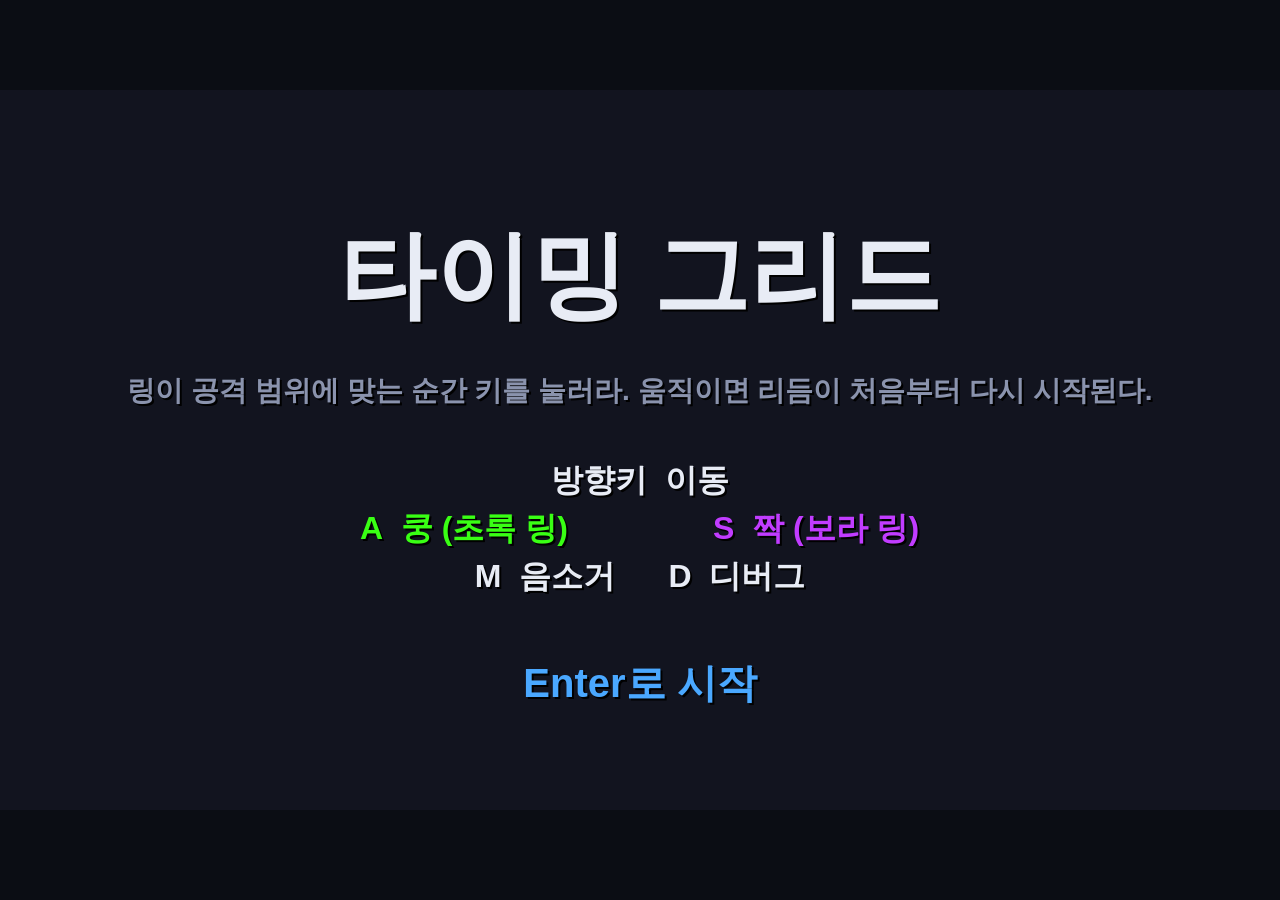
==== index.html @ 3076187e "첫 업로드" ====
<!DOCTYPE html>
<html lang="ko">
<head>
<meta charset="utf-8">
<title>타이밍 그리드</title>
<meta name="viewport" content="width=device-width, initial-scale=1">
<style>
  html, body { margin: 0; height: 100%; background: #0b0d14; overflow: hidden; }
  body { display: flex; align-items: center; justify-content: center; }
  canvas { display: block; image-rendering: pixelated; }
</style>
</head>
<body>
<canvas id="screen"></canvas>
<script src="config.js"></script>
<script src="input.js"></script>
<script src="grid.js"></script>
<script src="player.js"></script>
<script src="telegraph.js"></script>
<script src="enemy.js"></script>
<script src="rewards.js"></script>
<script src="renderer.js"></script>
<script src="game.js"></script>
<script src="main.js"></script>
</body>
</html>
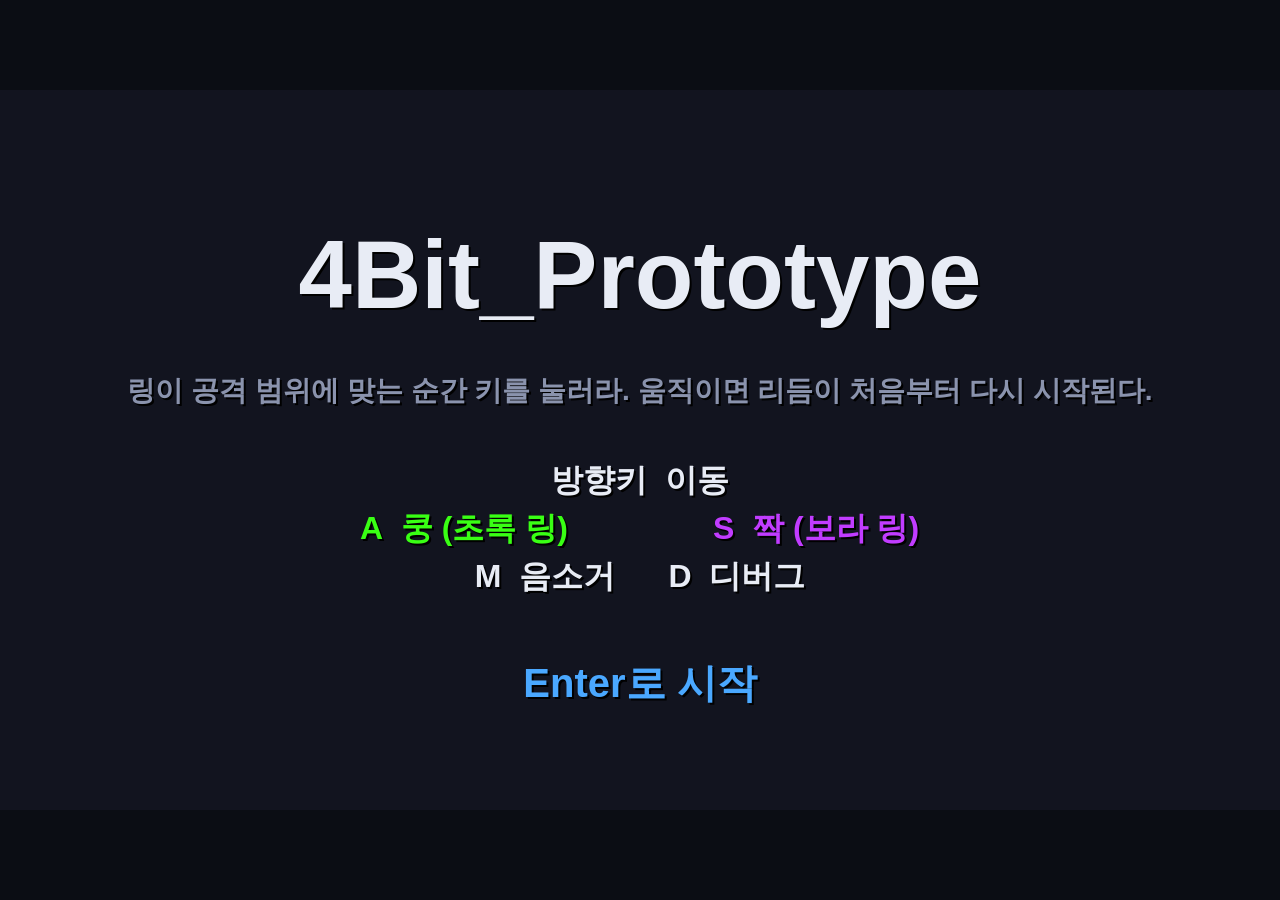
==== commit 5c438654: "표기 이름 "4Bits_Protoptye로 변경"" ====
--- a/index.html
+++ b/index.html
@@ -2,7 +2,7 @@
 <html lang="ko">
 <head>
 <meta charset="utf-8">
-<title>타이밍 그리드</title>
+<title>4Bit_Prototype</title>
 <meta name="viewport" content="width=device-width, initial-scale=1">
 <style>
   html, body { margin: 0; height: 100%; background: #0b0d14; overflow: hidden; }
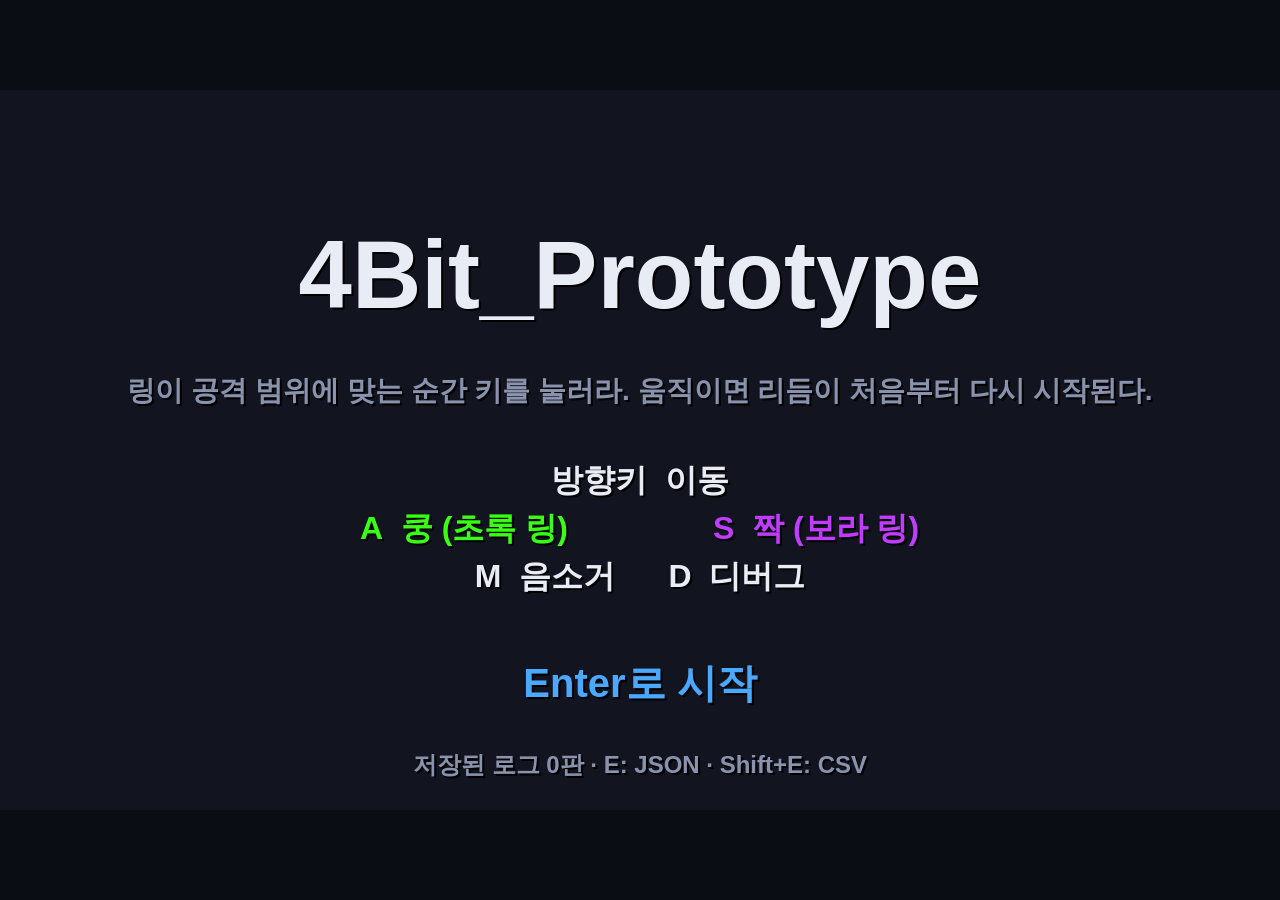
==== commit 0a0010a4: "로그 기록, 게임 오버시 로그 내보내기 기능 추가" ====
--- a/index.html
+++ b/index.html
@@ -19,6 +19,8 @@
 <script src="telegraph.js"></script>
 <script src="enemy.js"></script>
 <script src="rewards.js"></script>
+<script src="relics.js"></script>
+<script src="logger.js"></script>
 <script src="renderer.js"></script>
 <script src="game.js"></script>
 <script src="main.js"></script>
